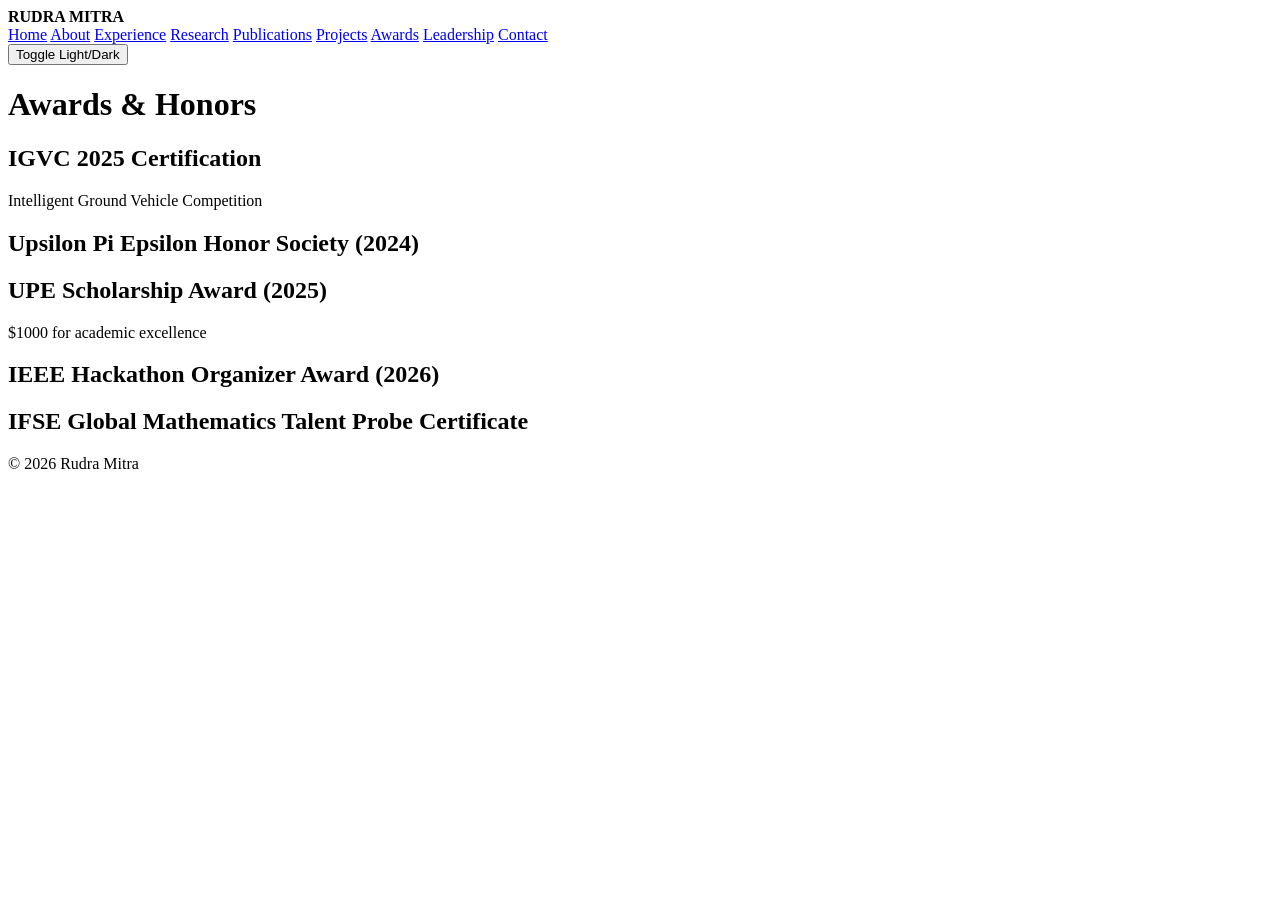
==== awards.html @ 36880589 "Initial portfolio upload" ====
<!DOCTYPE html>
<html>
<head>
  <title>Awards | Rudra Mitra</title>
  <link rel="stylesheet" href="styles.css">
  <script src="script.js"></script>
</head>

<body>
  <nav>
    <div><strong>RUDRA MITRA</strong></div>
    <div>
      <a href="index.html">Home</a>
      <a href="about.html">About</a>
      <a href="experience.html">Experience</a>
      <a href="research.html">Research</a>
      <a href="publications.html">Publications</a>
      <a href="projects.html">Projects</a>
      <a href="awards.html">Awards</a>
      <a href="leadership.html">Leadership</a>
      <a href="contact.html">Contact</a>
    </div>
  </nav>

  <button class="toggle-btn" onclick="toggleMode()">Toggle Light/Dark</button>

  <div class="container">
    <h1>Awards & Honors</h1>

    <div class="card">
      <h2>IGVC 2025 Certification</h2>
      <p>Intelligent Ground Vehicle Competition</p>
    </div>

    <div class="card">
      <h2>Upsilon Pi Epsilon Honor Society (2024)</h2>
    </div>

    <div class="card">
      <h2>UPE Scholarship Award (2025)</h2>
      <p>$1000 for academic excellence</p>
    </div>

    <div class="card">
      <h2>IEEE Hackathon Organizer Award (2026)</h2>
    </div>

    <div class="card">
      <h2>IFSE Global Mathematics Talent Probe Certificate</h2>
    </div>
  </div>

  <footer>© 2026 Rudra Mitra</footer>
</body>
</html>
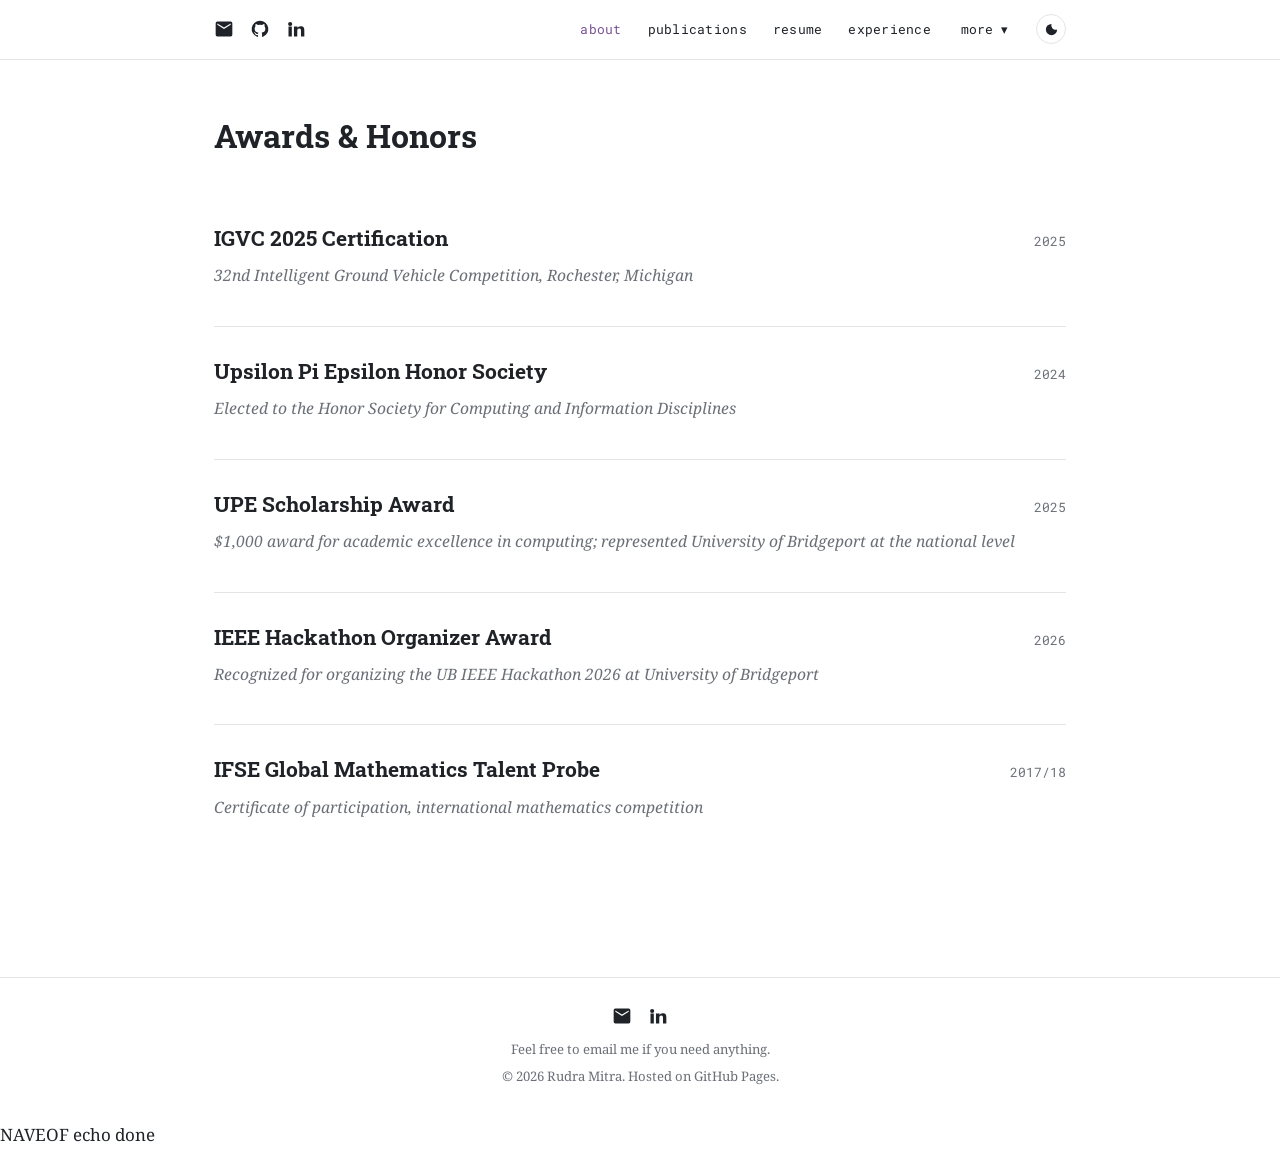
==== commit 99826cc4: "Updated full academic design" ====
--- a/awards.html
+++ b/awards.html
@@ -1,55 +1,97 @@
 <!DOCTYPE html>
-<html>
+<html lang="en">
 <head>
-  <title>Awards | Rudra Mitra</title>
-  <link rel="stylesheet" href="styles.css">
-  <script src="script.js"></script>
+<meta charset="UTF-8">
+<meta name="viewport" content="width=device-width, initial-scale=1.0">
+<title>Awards | Rudra Mitra</title>
+<link rel="stylesheet" href="styles.css">
 </head>
+<body>
 
-<body>
-  <nav>
-    <div><strong>RUDRA MITRA</strong></div>
-    <div>
-      <a href="index.html">Home</a>
-      <a href="about.html">About</a>
-      <a href="experience.html">Experience</a>
-      <a href="research.html">Research</a>
-      <a href="publications.html">Publications</a>
-      <a href="projects.html">Projects</a>
-      <a href="awards.html">Awards</a>
-      <a href="leadership.html">Leadership</a>
-      <a href="contact.html">Contact</a>
-    </div>
-  </nav>
-
-  <button class="toggle-btn" onclick="toggleMode()">Toggle Light/Dark</button>
-
-  <div class="container">
-    <h1>Awards & Honors</h1>
-
-    <div class="card">
-      <h2>IGVC 2025 Certification</h2>
-      <p>Intelligent Ground Vehicle Competition</p>
+<header class="topbar">
+  <div class="topbar-inner">
+    <div class="icon-row">
+      <a href="mailto:rudramitra.02.01@gmail.com" title="Email">
+        <svg viewBox="0 0 24 24"><path d="M2 5a2 2 0 0 1 2-2h16a2 2 0 0 1 2 2v14a2 2 0 0 1-2 2H4a2 2 0 0 1-2-2V5zm2 .3V7l8 5 8-5V5.3l-8 5-8-5z"/></svg>
+      </a>
+      <a href="#" title="GitHub">
+        <svg viewBox="0 0 24 24"><path d="M12 2a10 10 0 0 0-3.16 19.49c.5.1.68-.22.68-.48v-1.7c-2.78.6-3.37-1.34-3.37-1.34-.46-1.16-1.11-1.47-1.11-1.47-.91-.62.07-.6.07-.6 1 .07 1.53 1.03 1.53 1.03.89 1.53 2.34 1.09 2.91.83.09-.65.35-1.09.63-1.34-2.22-.25-4.56-1.11-4.56-4.94 0-1.09.39-1.98 1.03-2.68-.1-.25-.45-1.27.1-2.65 0 0 .84-.27 2.75 1.02a9.5 9.5 0 0 1 5 0c1.91-1.3 2.75-1.02 2.75-1.02.55 1.38.2 2.4.1 2.65.64.7 1.03 1.59 1.03 2.68 0 3.84-2.34 4.68-4.57 4.93.36.31.68.92.68 1.85v2.74c0 .27.18.58.69.48A10 10 0 0 0 12 2z"/></svg>
+      </a>
+      <a href="https://www.linkedin.com/in/rudra-mitra/" title="LinkedIn">
+        <svg viewBox="0 0 24 24"><path d="M4.98 3.5a2.5 2.5 0 1 1 0 5 2.5 2.5 0 0 1 0-5zM3 9h4v12H3V9zm7 0h3.8v1.7h.05c.53-1 1.83-2.05 3.77-2.05C21.6 8.65 22 11 22 14.1V21h-4v-6.2c0-1.48-.03-3.4-2.07-3.4-2.07 0-2.4 1.62-2.4 3.3V21h-4V9z"/></svg>
+      </a>
     </div>
 
-    <div class="card">
-      <h2>Upsilon Pi Epsilon Honor Society (2024)</h2>
-    </div>
+    <nav class="mainnav">
+      <a href="index.html" class="current">about</a>
+      <a href="publications.html" >publications</a>
+      <a href="Resum__Rudra_Mitra__7_9_2026.pdf">resume</a>
+      <a href="experience.html" >experience</a>
+      <div class="submenu-wrap">
+        <button class="submenu-toggle" onclick="toggleSubmenu(event)">more ▾</button>
+        <div class="submenu" id="submenu">
+          <a href="research.html">research</a>
+          <a href="projects.html">projects</a>
+          <a href="awards.html">awards</a>
+          <a href="leadership.html">leadership</a>
+          <a href="contact.html">contact</a>
+        </div>
+      </div>
+      <button class="mode-toggle" onclick="toggleMode()" title="Toggle dark mode">
+        <svg viewBox="0 0 24 24"><path d="M12 3a9 9 0 1 0 9 9 7 7 0 0 1-9-9z"/></svg>
+      </button>
+    </nav>
+  </div>
+</header>
 
-    <div class="card">
-      <h2>UPE Scholarship Award (2025)</h2>
-      <p>$1000 for academic excellence</p>
-    </div>
 
-    <div class="card">
-      <h2>IEEE Hackathon Organizer Award (2026)</h2>
-    </div>
+<div class="container">
+  <h1 class="page-title">Awards &amp; Honors</h1>
 
-    <div class="card">
-      <h2>IFSE Global Mathematics Talent Probe Certificate</h2>
-    </div>
+  <div class="entry">
+    <div class="entry-head"><h2>IGVC 2025 Certification</h2><span class="meta">2025</span></div>
+    <p class="org">32nd Intelligent Ground Vehicle Competition, Rochester, Michigan</p>
   </div>
 
-  <footer>© 2026 Rudra Mitra</footer>
+  <div class="entry">
+    <div class="entry-head"><h2>Upsilon Pi Epsilon Honor Society</h2><span class="meta">2024</span></div>
+    <p class="org">Elected to the Honor Society for Computing and Information Disciplines</p>
+  </div>
+
+  <div class="entry">
+    <div class="entry-head"><h2>UPE Scholarship Award</h2><span class="meta">2025</span></div>
+    <p class="org">$1,000 award for academic excellence in computing; represented University of Bridgeport at the national level</p>
+  </div>
+
+  <div class="entry">
+    <div class="entry-head"><h2>IEEE Hackathon Organizer Award</h2><span class="meta">2026</span></div>
+    <p class="org">Recognized for organizing the UB IEEE Hackathon 2026 at University of Bridgeport</p>
+  </div>
+
+  <div class="entry">
+    <div class="entry-head"><h2>IFSE Global Mathematics Talent Probe</h2><span class="meta">2017/18</span></div>
+    <p class="org">Certificate of participation, international mathematics competition</p>
+  </div>
+
+</div>
+
+<footer>
+  <div class="footer-inner">
+    <div class="icon-row">
+      <a href="mailto:rudramitra.02.01@gmail.com" title="Email">
+        <svg viewBox="0 0 24 24"><path d="M2 5a2 2 0 0 1 2-2h16a2 2 0 0 1 2 2v14a2 2 0 0 1-2 2H4a2 2 0 0 1-2-2V5zm2 .3V7l8 5 8-5V5.3l-8 5-8-5z"/></svg>
+      </a>
+      <a href="https://www.linkedin.com/in/rudra-mitra/" title="LinkedIn">
+        <svg viewBox="0 0 24 24"><path d="M4.98 3.5a2.5 2.5 0 1 1 0 5 2.5 2.5 0 0 1 0-5zM3 9h4v12H3V9zm7 0h3.8v1.7h.05c.53-1 1.83-2.05 3.77-2.05C21.6 8.65 22 11 22 14.1V21h-4v-6.2c0-1.48-.03-3.4-2.07-3.4-2.07 0-2.4 1.62-2.4 3.3V21h-4V9z"/></svg>
+      </a>
+    </div>
+    <p>Feel free to email me if you need anything.</p>
+    <p>© 2026 Rudra Mitra. Hosted on GitHub Pages.</p>
+  </div>
+</footer>
+
+<script src="script.js"></script>
 </body>
 </html>
+NAVEOF
+echo done
--- a/styles.css
+++ b/styles.css
@@ -0,0 +1,367 @@
+/* ============================================================
+   Rudra Mitra — academic portfolio, al-folio inspired theme
+   ============================================================ */
+
+@import url('https://fonts.googleapis.com/css2?family=Roboto+Slab:wght@400;500;700&family=Noto+Serif:ital,wght@0,400;0,600;1,400&family=Roboto+Mono:wght@400;500&display=swap');
+
+:root {
+  --bg: #ffffff;
+  --text: #1f2328;
+  --text-light: #6a6f77;
+  --accent: #7a5195;
+  --accent-soft: #9c7bb8;
+  --rule: #e7e5e2;
+  --card-bg: #faf9f7;
+  --mono: 'Roboto Mono', ui-monospace, monospace;
+  --serif: 'Noto Serif', Georgia, serif;
+  --display: 'Roboto Slab', Georgia, serif;
+  --maxw: 900px;
+}
+
+* { box-sizing: border-box; }
+
+html.dark-mode {
+  --bg: #17181c;
+  --text: #dcdde0;
+  --text-light: #9b9ea3;
+  --accent: #c9a9e0;
+  --accent-soft: #a883c9;
+  --rule: #2c2d33;
+  --card-bg: #1e1f24;
+}
+
+body {
+  margin: 0;
+  padding: 0;
+  background: var(--bg);
+  color: var(--text);
+  font-family: var(--serif);
+  font-size: 17px;
+  line-height: 1.75;
+  transition: background .2s ease, color .2s ease;
+}
+
+a { color: var(--accent); text-decoration: none; }
+a:hover { text-decoration: underline; text-decoration-color: var(--accent-soft); }
+
+/* ---------- TOP NAV ---------- */
+
+.topbar {
+  border-bottom: 1px solid var(--rule);
+  position: sticky;
+  top: 0;
+  background: var(--bg);
+  z-index: 20;
+}
+
+.topbar-inner {
+  max-width: var(--maxw);
+  margin: 0 auto;
+  padding: 14px 24px;
+  display: flex;
+  align-items: center;
+  justify-content: space-between;
+  flex-wrap: wrap;
+  gap: 12px;
+}
+
+.icon-row {
+  display: flex;
+  gap: 16px;
+  align-items: center;
+}
+
+.icon-row a {
+  color: var(--text);
+  display: inline-flex;
+  width: 20px;
+  height: 20px;
+}
+.icon-row a:hover { color: var(--accent); }
+.icon-row svg { width: 100%; height: 100%; fill: currentColor; }
+
+.mainnav {
+  display: flex;
+  align-items: center;
+  gap: 22px;
+  font-family: var(--mono);
+  font-size: 0.82rem;
+  letter-spacing: .02em;
+  flex-wrap: wrap;
+}
+
+.mainnav a {
+  color: var(--text);
+  padding: 4px 2px;
+}
+.mainnav a.current,
+.mainnav a:hover { color: var(--accent); }
+
+.submenu-wrap { position: relative; }
+.submenu-toggle {
+  background: none;
+  border: none;
+  font: inherit;
+  font-family: var(--mono);
+  font-size: 0.82rem;
+  color: var(--text);
+  cursor: pointer;
+  display: flex;
+  align-items: center;
+  gap: 4px;
+}
+.submenu-toggle:hover { color: var(--accent); }
+.submenu {
+  display: none;
+  position: absolute;
+  top: 28px;
+  right: 0;
+  background: var(--card-bg);
+  border: 1px solid var(--rule);
+  border-radius: 6px;
+  padding: 6px 0;
+  min-width: 150px;
+  box-shadow: 0 6px 18px rgba(0,0,0,.08);
+}
+.submenu.open { display: block; }
+.submenu a {
+  display: block;
+  padding: 7px 14px;
+  color: var(--text);
+  white-space: nowrap;
+}
+.submenu a:hover { color: var(--accent); background: var(--rule); text-decoration: none; }
+
+.mode-toggle {
+  background: none;
+  border: 1px solid var(--rule);
+  border-radius: 50%;
+  width: 30px;
+  height: 30px;
+  display: inline-flex;
+  align-items: center;
+  justify-content: center;
+  cursor: pointer;
+  color: var(--text);
+}
+.mode-toggle:hover { border-color: var(--accent); color: var(--accent); }
+.mode-toggle svg { width: 15px; height: 15px; fill: currentColor; }
+
+/* ---------- LAYOUT ---------- */
+
+.container {
+  max-width: var(--maxw);
+  margin: 0 auto;
+  padding: 48px 24px 80px;
+}
+
+.page-title {
+  font-family: var(--display);
+  font-weight: 700;
+  font-size: 2rem;
+  margin: 0 0 30px;
+}
+
+/* ---------- HOME / PROFILE ---------- */
+
+.profile {
+  display: grid;
+  grid-template-columns: 1fr 230px;
+  gap: 48px;
+  align-items: start;
+}
+
+.profile h1 {
+  font-family: var(--display);
+  font-size: 2.6rem;
+  margin: 0 0 6px;
+  letter-spacing: -0.5px;
+}
+.profile h1 .light { font-weight: 400; }
+.profile h1 .bold { font-weight: 700; }
+
+.subtitle {
+  margin: 0 0 22px;
+  font-size: 1.05rem;
+}
+
+.profile p { margin: 0 0 18px; }
+
+.side {
+  text-align: left;
+}
+.side img {
+  width: 100%;
+  border-radius: 50%;
+  display: block;
+  margin-bottom: 16px;
+}
+.side .address {
+  font-family: var(--mono);
+  font-size: 0.82rem;
+  color: var(--text-light);
+  line-height: 1.6;
+}
+
+h4.section-label {
+  font-family: var(--display);
+  font-weight: 500;
+  font-size: 1.15rem;
+  margin: 34px 0 10px;
+}
+
+.profile ul.plain {
+  margin: 0 0 10px;
+  padding-left: 20px;
+}
+.profile ul.plain li { margin-bottom: 4px; }
+
+.news-heading {
+  font-family: var(--display);
+  font-weight: 400;
+  font-size: 2.1rem;
+  text-transform: lowercase;
+  margin: 46px 0 18px;
+  border-bottom: 1px solid var(--rule);
+  padding-bottom: 10px;
+}
+
+table.news {
+  width: 100%;
+  border-collapse: collapse;
+  font-size: 0.95rem;
+}
+table.news td {
+  padding: 10px 0;
+  border-bottom: 1px solid var(--rule);
+  vertical-align: top;
+}
+table.news td.date {
+  font-family: var(--mono);
+  font-weight: 500;
+  white-space: nowrap;
+  padding-right: 24px;
+  color: var(--text);
+}
+
+/* ---------- GENERIC CONTENT SECTIONS (other pages) ---------- */
+
+.entry {
+  padding: 26px 0;
+  border-bottom: 1px solid var(--rule);
+}
+.entry:last-child { border-bottom: none; }
+
+.entry-head {
+  display: flex;
+  justify-content: space-between;
+  align-items: baseline;
+  flex-wrap: wrap;
+  gap: 6px;
+  margin-bottom: 6px;
+}
+
+.entry h2 {
+  font-family: var(--display);
+  font-size: 1.3rem;
+  font-weight: 700;
+  margin: 0;
+}
+
+.entry .meta {
+  font-family: var(--mono);
+  font-size: 0.8rem;
+  color: var(--text-light);
+}
+
+.entry .org {
+  font-size: 0.98rem;
+  color: var(--text-light);
+  margin: 0 0 10px;
+  font-style: italic;
+}
+
+.entry ul {
+  margin: 8px 0 0;
+  padding-left: 20px;
+}
+.entry ul li { margin-bottom: 6px; }
+
+.tag {
+  display: inline-block;
+  font-family: var(--mono);
+  font-size: 0.68rem;
+  letter-spacing: .04em;
+  text-transform: uppercase;
+  color: var(--accent);
+  border: 1px solid var(--accent-soft);
+  border-radius: 4px;
+  padding: 2px 8px;
+  margin-right: 8px;
+}
+
+/* Publications numbered list */
+
+.pub-list { counter-reset: pub; }
+.pub {
+  display: grid;
+  grid-template-columns: 34px 1fr;
+  gap: 18px;
+  padding: 22px 0;
+  border-bottom: 1px solid var(--rule);
+}
+.pub:last-child { border-bottom: none; }
+.pub::before {
+  counter-increment: pub;
+  content: counter(pub) ".";
+  font-family: var(--mono);
+  color: var(--text-light);
+  font-size: 0.95rem;
+  padding-top: 3px;
+}
+.pub-title { font-weight: 600; font-size: 1.05rem; margin: 0 0 6px; }
+.pub-authors { margin: 0 0 4px; color: var(--text); }
+.pub-venue { margin: 0 0 8px; font-style: italic; color: var(--text-light); font-size: 0.92rem; }
+.pub-links a {
+  font-family: var(--mono);
+  font-size: 0.78rem;
+  margin-right: 14px;
+  text-transform: uppercase;
+  letter-spacing: .03em;
+}
+
+/* Contact page */
+
+.contact-block { font-family: var(--mono); font-size: 0.95rem; }
+.contact-block p { margin: 0 0 10px; }
+.contact-block .label { color: var(--text-light); display: inline-block; width: 100px; }
+
+/* Footer */
+
+footer {
+  border-top: 1px solid var(--rule);
+  margin-top: 40px;
+}
+.footer-inner {
+  max-width: var(--maxw);
+  margin: 0 auto;
+  padding: 28px 24px;
+  text-align: center;
+}
+.footer-inner .icon-row { justify-content: center; margin-bottom: 12px; }
+.footer-inner p {
+  margin: 4px 0;
+  font-size: 0.82rem;
+  color: var(--text-light);
+}
+
+/* ---------- RESPONSIVE ---------- */
+
+@media (max-width: 720px) {
+  .profile { grid-template-columns: 1fr; }
+  .side { display: flex; align-items: center; gap: 18px; }
+  .side img { width: 100px; margin-bottom: 0; }
+  .profile h1 { font-size: 2.1rem; }
+  .mainnav { gap: 14px; }
+  .pub { grid-template-columns: 24px 1fr; gap: 10px; }
+}
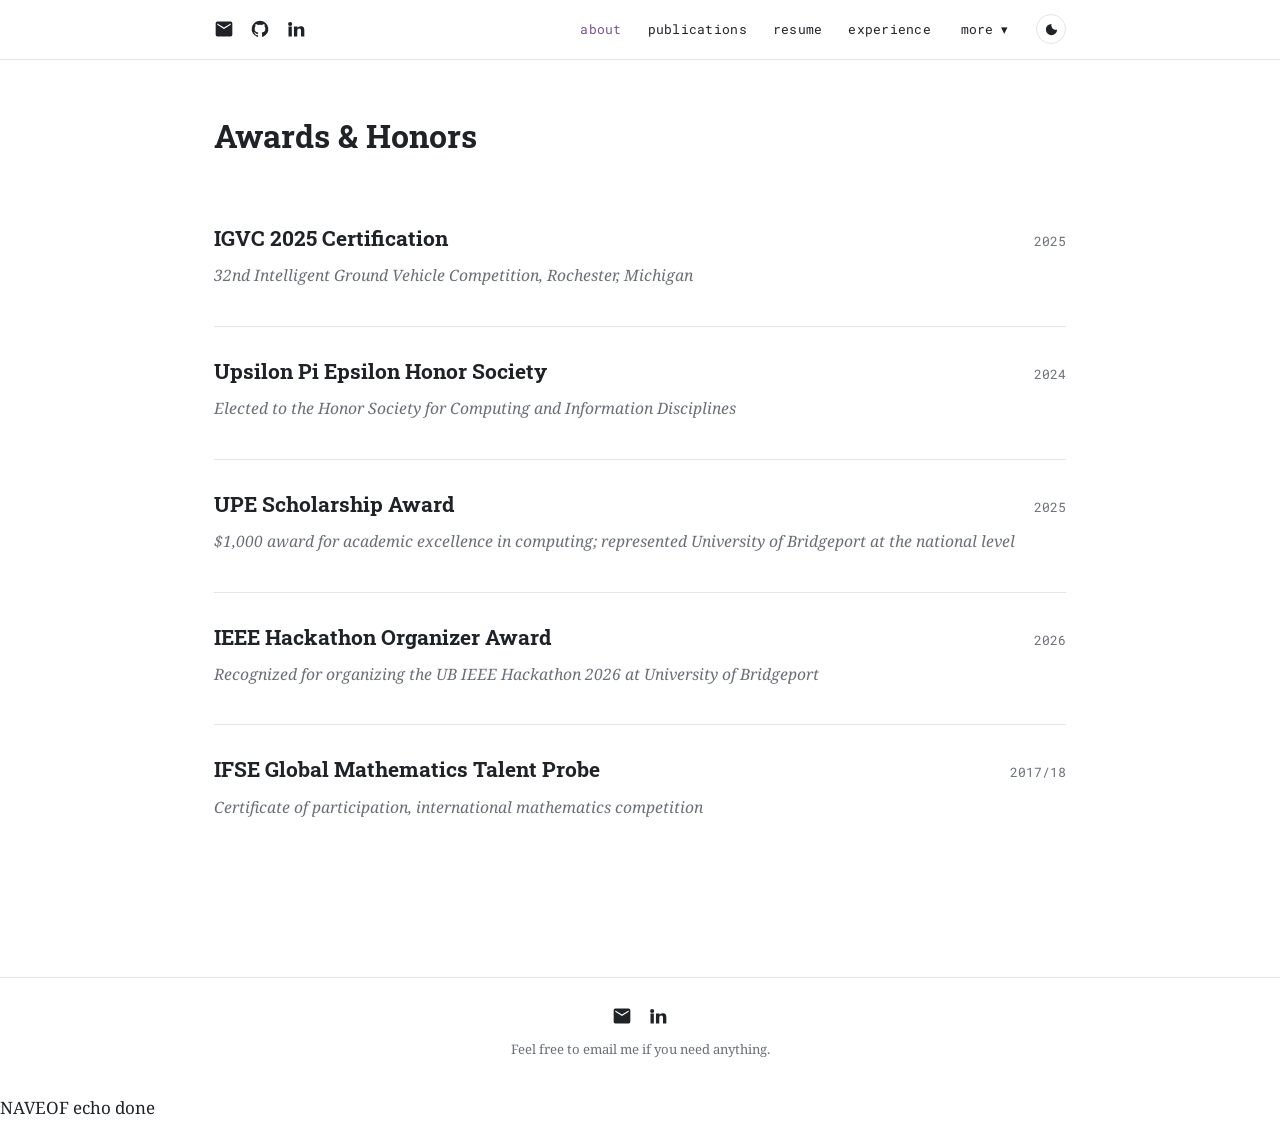
==== commit 91abc7b7: "Redesign portfolio with new layout and GitHub link" ====
--- a/awards.html
+++ b/awards.html
@@ -14,7 +14,7 @@
       <a href="mailto:rudramitra.02.01@gmail.com" title="Email">
         <svg viewBox="0 0 24 24"><path d="M2 5a2 2 0 0 1 2-2h16a2 2 0 0 1 2 2v14a2 2 0 0 1-2 2H4a2 2 0 0 1-2-2V5zm2 .3V7l8 5 8-5V5.3l-8 5-8-5z"/></svg>
       </a>
-      <a href="#" title="GitHub">
+      <a href="https://github.com/rmitra2001" title="GitHub">
         <svg viewBox="0 0 24 24"><path d="M12 2a10 10 0 0 0-3.16 19.49c.5.1.68-.22.68-.48v-1.7c-2.78.6-3.37-1.34-3.37-1.34-.46-1.16-1.11-1.47-1.11-1.47-.91-.62.07-.6.07-.6 1 .07 1.53 1.03 1.53 1.03.89 1.53 2.34 1.09 2.91.83.09-.65.35-1.09.63-1.34-2.22-.25-4.56-1.11-4.56-4.94 0-1.09.39-1.98 1.03-2.68-.1-.25-.45-1.27.1-2.65 0 0 .84-.27 2.75 1.02a9.5 9.5 0 0 1 5 0c1.91-1.3 2.75-1.02 2.75-1.02.55 1.38.2 2.4.1 2.65.64.7 1.03 1.59 1.03 2.68 0 3.84-2.34 4.68-4.57 4.93.36.31.68.92.68 1.85v2.74c0 .27.18.58.69.48A10 10 0 0 0 12 2z"/></svg>
       </a>
       <a href="https://www.linkedin.com/in/rudra-mitra/" title="LinkedIn">
@@ -86,7 +86,7 @@
       </a>
     </div>
     <p>Feel free to email me if you need anything.</p>
-    <p>© 2026 Rudra Mitra. Hosted on GitHub Pages.</p>
+   
   </div>
 </footer>
 
